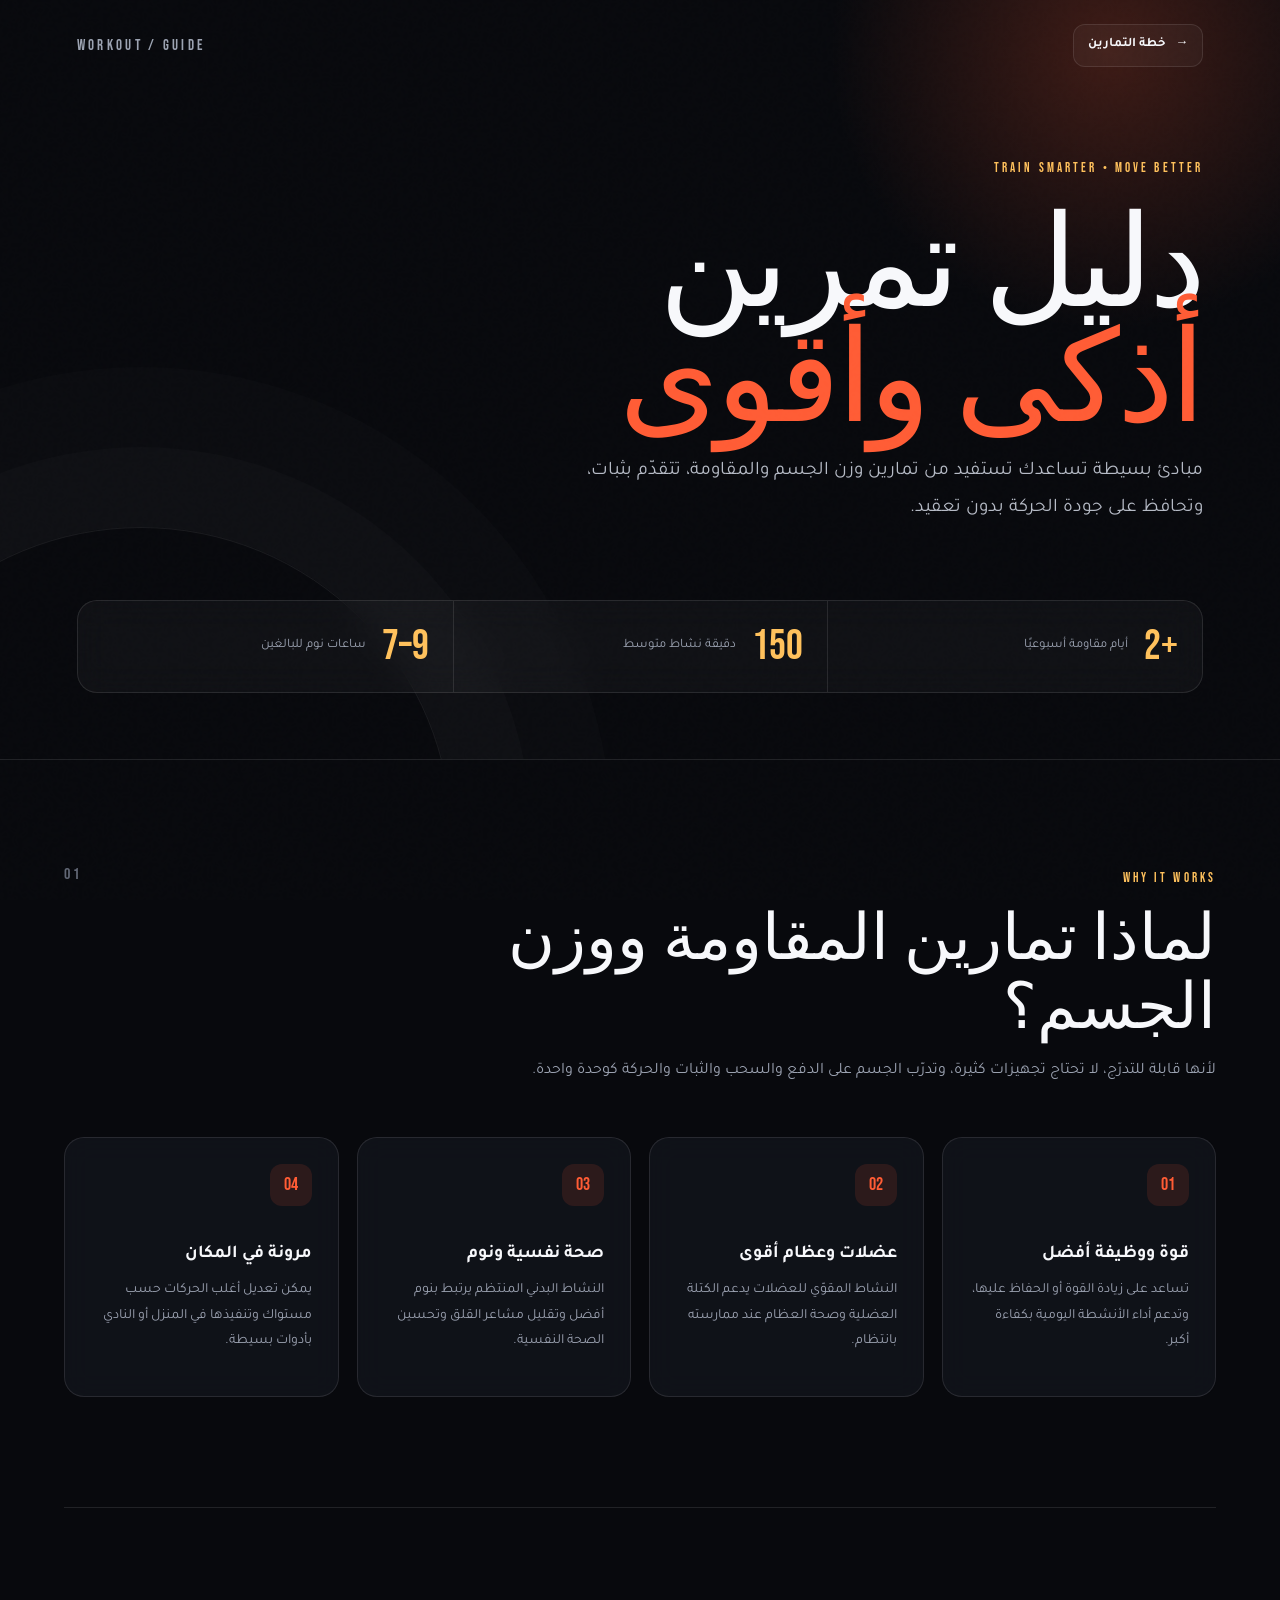
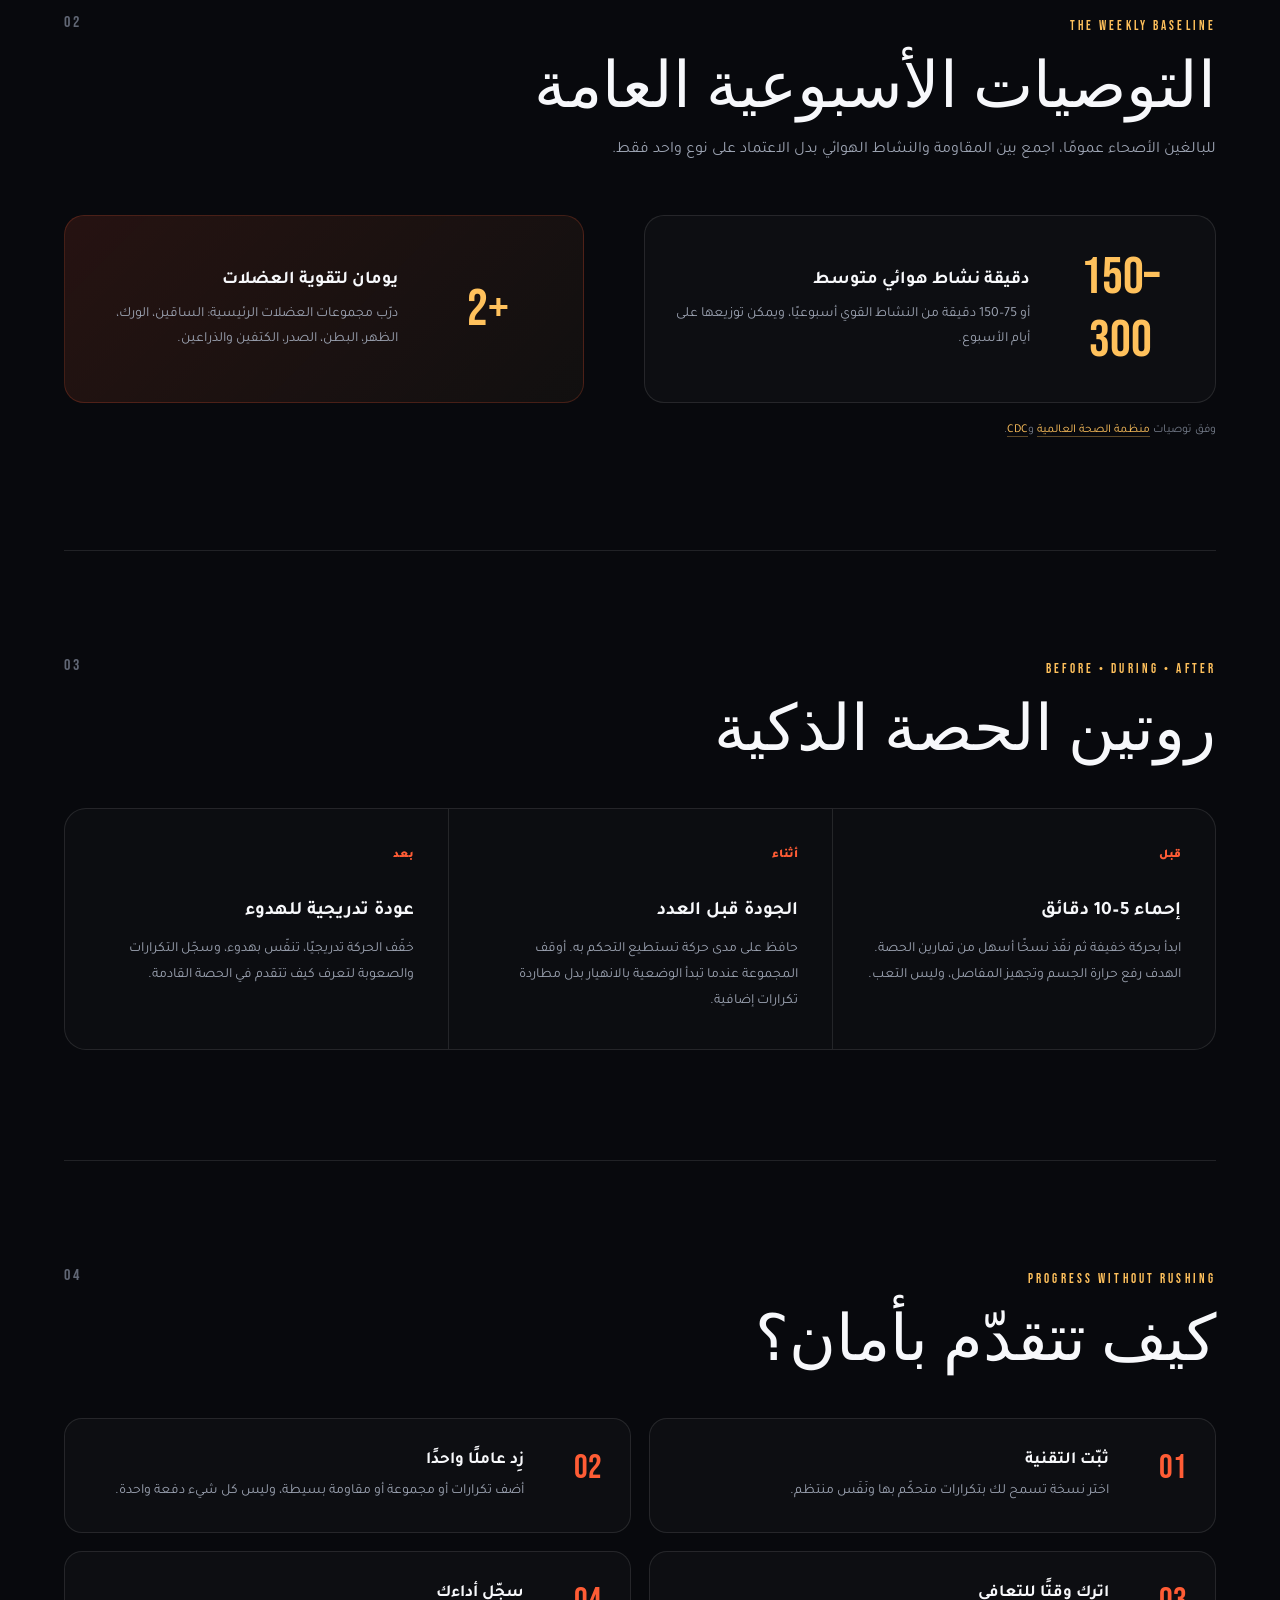
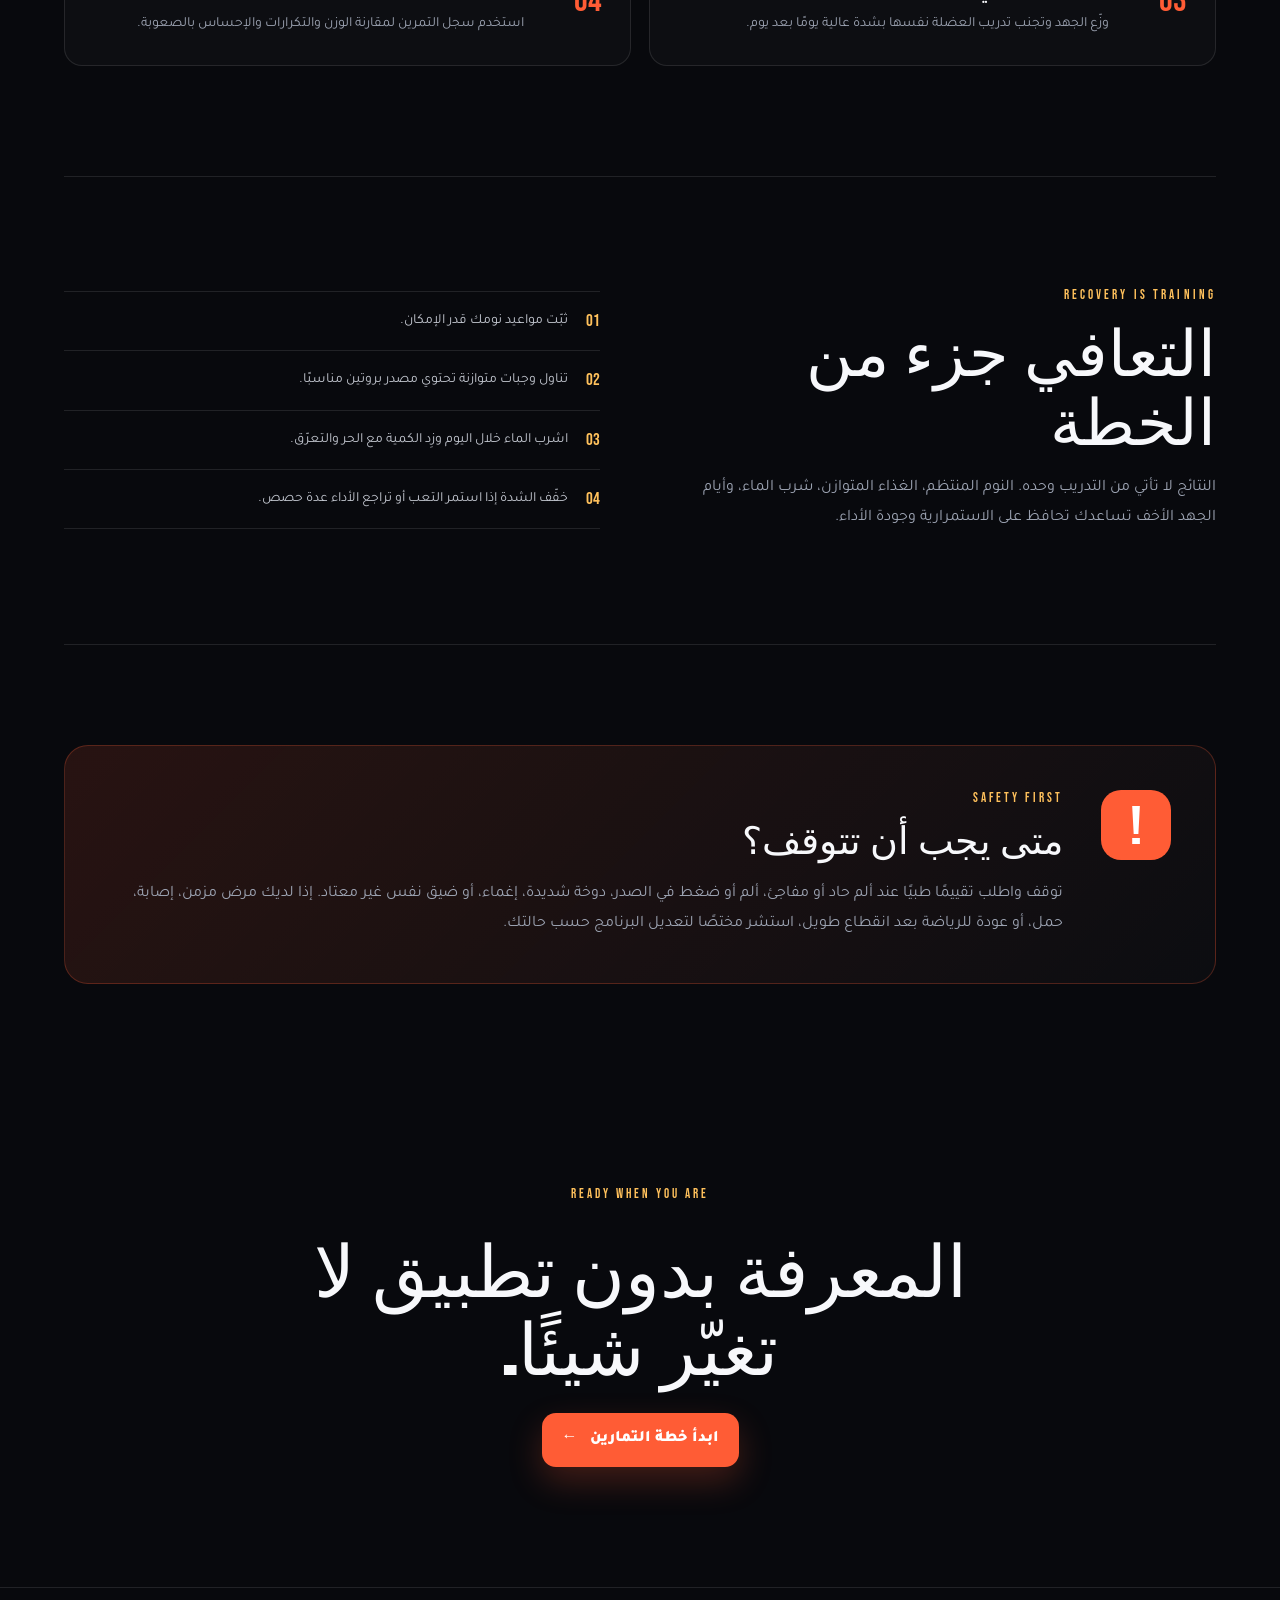
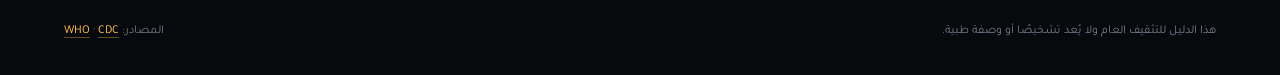
==== guide.html @ 7f6702b8 "Add workout guide and refresh design" ====
<!DOCTYPE html>
<html lang="ar" dir="rtl">
<head>
  <meta charset="UTF-8" />
  <meta name="viewport" content="width=device-width, initial-scale=1.0" />
  <meta name="description" content="دليل عملي لتمارين وزن الجسم والمقاومة: الفوائد، التدرج، التعافي، والسلامة." />
  <title>دليل التمرين — Workout Plan</title>
  <link rel="preconnect" href="https://fonts.googleapis.com">
  <link rel="preconnect" href="https://fonts.gstatic.com" crossorigin>
  <link href="https://fonts.googleapis.com/css2?family=Tajawal:wght@400;500;700;900&amp;family=Reem+Kufi:wght@400;500;600;700&amp;family=Bebas+Neue&amp;family=Anton&amp;display=swap" rel="stylesheet">
  <link rel="stylesheet" href="style.css">
</head>
<body class="guide-page">
  <header class="guide-hero">
    <nav class="guide-topbar" aria-label="التنقل الرئيسي">
      <a class="back-link" href="index.html"><span aria-hidden="true">→</span> خطة التمارين</a>
      <span class="guide-brand">WORKOUT / GUIDE</span>
    </nav>

    <div class="guide-hero-content">
      <span class="guide-kicker">TRAIN SMARTER • MOVE BETTER</span>
      <h1>دليل تمرين<br><span>أذكى وأقوى</span></h1>
      <p>مبادئ بسيطة تساعدك تستفيد من تمارين وزن الجسم والمقاومة، تتقدّم بثبات، وتحافظ على جودة الحركة بدون تعقيد.</p>
    </div>

    <div class="guide-summary" aria-label="ملخص التوصيات">
      <div><strong>2+</strong><span>أيام مقاومة أسبوعيًا</span></div>
      <div><strong>150</strong><span>دقيقة نشاط متوسط</span></div>
      <div><strong>7–9</strong><span>ساعات نوم للبالغين</span></div>
    </div>
  </header>

  <main class="guide-main">
    <section class="guide-section intro-section">
      <div class="section-index">01</div>
      <div class="section-copy">
        <span class="section-kicker">WHY IT WORKS</span>
        <h2>لماذا تمارين المقاومة ووزن الجسم؟</h2>
        <p class="section-lead">لأنها قابلة للتدرّج، لا تحتاج تجهيزات كثيرة، وتدرّب الجسم على الدفع والسحب والثبات والحركة كوحدة واحدة.</p>
      </div>
      <div class="benefit-grid">
        <article class="info-card"><span class="info-icon">01</span><h3>قوة ووظيفة أفضل</h3><p>تساعد على زيادة القوة أو الحفاظ عليها، وتدعم أداء الأنشطة اليومية بكفاءة أكبر.</p></article>
        <article class="info-card"><span class="info-icon">02</span><h3>عضلات وعظام أقوى</h3><p>النشاط المقوّي للعضلات يدعم الكتلة العضلية وصحة العظام عند ممارسته بانتظام.</p></article>
        <article class="info-card"><span class="info-icon">03</span><h3>صحة نفسية ونوم</h3><p>النشاط البدني المنتظم يرتبط بنوم أفضل وتقليل مشاعر القلق وتحسين الصحة النفسية.</p></article>
        <article class="info-card"><span class="info-icon">04</span><h3>مرونة في المكان</h3><p>يمكن تعديل أغلب الحركات حسب مستواك وتنفيذها في المنزل أو النادي بأدوات بسيطة.</p></article>
      </div>
    </section>

    <section class="guide-section split-section">
      <div class="section-index">02</div>
      <div class="section-copy">
        <span class="section-kicker">THE WEEKLY BASELINE</span>
        <h2>التوصيات الأسبوعية العامة</h2>
        <p class="section-lead">للبالغين الأصحاء عمومًا، اجمع بين المقاومة والنشاط الهوائي بدل الاعتماد على نوع واحد فقط.</p>
      </div>
      <div class="recommendation-panel">
        <div class="recommendation-number">150–300</div>
        <div><h3>دقيقة نشاط هوائي متوسط</h3><p>أو 75–150 دقيقة من النشاط القوي أسبوعيًا، ويمكن توزيعها على أيام الأسبوع.</p></div>
      </div>
      <div class="recommendation-panel accent-panel">
        <div class="recommendation-number">2+</div>
        <div><h3>يومان لتقوية العضلات</h3><p>درّب مجموعات العضلات الرئيسية: الساقين، الورك، الظهر، البطن، الصدر، الكتفين والذراعين.</p></div>
      </div>
      <p class="source-note">وفق توصيات <a href="https://www.who.int/news-room/fact-sheets/detail/physical-activity" target="_blank" rel="noopener">منظمة الصحة العالمية</a> و<a href="https://www.cdc.gov/physical-activity-basics/guidelines/adults.html" target="_blank" rel="noopener">CDC</a>.</p>
    </section>

    <section class="guide-section">
      <div class="section-index">03</div>
      <div class="section-copy">
        <span class="section-kicker">BEFORE • DURING • AFTER</span>
        <h2>روتين الحصة الذكية</h2>
      </div>
      <div class="timeline">
        <article><span>قبل</span><h3>إحماء 5–10 دقائق</h3><p>ابدأ بحركة خفيفة ثم نفّذ نسخًا أسهل من تمارين الحصة. الهدف رفع حرارة الجسم وتجهيز المفاصل، وليس التعب.</p></article>
        <article><span>أثناء</span><h3>الجودة قبل العدد</h3><p>حافظ على مدى حركة تستطيع التحكم به. أوقف المجموعة عندما تبدأ الوضعية بالانهيار بدل مطاردة تكرارات إضافية.</p></article>
        <article><span>بعد</span><h3>عودة تدريجية للهدوء</h3><p>خفّف الحركة تدريجيًا، تنفّس بهدوء، وسجّل التكرارات والصعوبة لتعرف كيف تتقدم في الحصة القادمة.</p></article>
      </div>
    </section>

    <section class="guide-section">
      <div class="section-index">04</div>
      <div class="section-copy">
        <span class="section-kicker">PROGRESS WITHOUT RUSHING</span>
        <h2>كيف تتقدّم بأمان؟</h2>
      </div>
      <div class="progression-grid">
        <article><strong>01</strong><h3>ثبّت التقنية</h3><p>اختر نسخة تسمح لك بتكرارات متحكّم بها ونَفَس منتظم.</p></article>
        <article><strong>02</strong><h3>زِد عاملًا واحدًا</h3><p>أضف تكرارات أو مجموعة أو مقاومة بسيطة، وليس كل شيء دفعة واحدة.</p></article>
        <article><strong>03</strong><h3>اترك وقتًا للتعافي</h3><p>وزّع الجهد وتجنب تدريب العضلة نفسها بشدة عالية يومًا بعد يوم.</p></article>
        <article><strong>04</strong><h3>سجّل أداءك</h3><p>استخدم سجل التمرين لمقارنة الوزن والتكرارات والإحساس بالصعوبة.</p></article>
      </div>
    </section>

    <section class="guide-section recovery-section">
      <div class="recovery-copy">
        <span class="section-kicker">RECOVERY IS TRAINING</span>
        <h2>التعافي جزء من الخطة</h2>
        <p>النتائج لا تأتي من التدريب وحده. النوم المنتظم، الغذاء المتوازن، شرب الماء، وأيام الجهد الأخف تساعدك تحافظ على الاستمرارية وجودة الأداء.</p>
      </div>
      <ul class="recovery-list">
        <li><span>01</span> ثبّت مواعيد نومك قدر الإمكان.</li>
        <li><span>02</span> تناول وجبات متوازنة تحتوي مصدر بروتين مناسبًا.</li>
        <li><span>03</span> اشرب الماء خلال اليوم وزِد الكمية مع الحر والتعرّق.</li>
        <li><span>04</span> خفّف الشدة إذا استمر التعب أو تراجع الأداء عدة حصص.</li>
      </ul>
    </section>

    <section class="safety-callout">
      <div class="safety-mark">!</div>
      <div>
        <span class="section-kicker">SAFETY FIRST</span>
        <h2>متى يجب أن تتوقف؟</h2>
        <p>توقف واطلب تقييمًا طبيًا عند ألم حاد أو مفاجئ، ألم أو ضغط في الصدر، دوخة شديدة، إغماء، أو ضيق نفس غير معتاد. إذا لديك مرض مزمن، إصابة، حمل، أو عودة للرياضة بعد انقطاع طويل، استشر مختصًا لتعديل البرنامج حسب حالتك.</p>
      </div>
    </section>

    <section class="guide-cta">
      <span>READY WHEN YOU ARE</span>
      <h2>المعرفة بدون تطبيق لا تغيّر شيئًا.</h2>
      <a href="index.html">ابدأ خطة التمارين <span aria-hidden="true">←</span></a>
    </section>
  </main>

  <footer class="guide-footer">
    <p>هذا الدليل للتثقيف العام ولا يُعد تشخيصًا أو وصفة طبية.</p>
    <p>المصادر: <a href="https://www.who.int/news-room/fact-sheets/detail/physical-activity" target="_blank" rel="noopener">WHO</a> · <a href="https://www.cdc.gov/physical-activity-basics/health-benefits/adults.html" target="_blank" rel="noopener">CDC</a></p>
  </footer>
</body>
</html>
---- style.css ----
:root{
  --bg:#07080c;
  --bg-2:#0e1118;
  --ink:#f7f8fb;
  --ink-dim:#9ca3b2;
  --accent:#ff5c35;
  --accent-2:#ffc15c;
  --line:rgba(255,255,255,.1);
  --card:rgba(18,21,29,.78);
  --card-strong:#12151d;
  --shadow:0 24px 70px rgba(0,0,0,.32);
  --radius:22px;
}
*{box-sizing:border-box;margin:0;padding:0}
html{scroll-behavior:smooth;scroll-padding-top:82px}
html,body{background:var(--bg);color:var(--ink);font-family:'Tajawal',sans-serif;overflow-x:hidden}
body{
  background-image:
    radial-gradient(circle at 82% 4%, rgba(255,92,53,.18), transparent 28%),
    radial-gradient(circle at 8% 36%, rgba(81,104,255,.1), transparent 24%),
    linear-gradient(180deg,#08090d 0%,#0b0d13 48%,#07080c 100%);
  min-height:100vh;
  line-height:1.6;
}
body::before{
  content:"";position:fixed;inset:0;
  background-image:url("data:image/svg+xml,%3Csvg viewBox='0 0 200 200' xmlns='http://www.w3.org/2000/svg'%3E%3Cfilter id='n'%3E%3CfeTurbulence type='fractalNoise' baseFrequency='0.9'/%3E%3C/filter%3E%3Crect width='100%25' height='100%25' filter='url(%23n)' opacity='0.5'/%3E%3C/svg%3E");
  opacity:.025;pointer-events:none;z-index:1;mix-blend-mode:overlay;
}

.hero{position:relative;padding:clamp(72px,9vw,132px) 6vw 78px;border-bottom:1px solid var(--line);overflow:hidden;isolation:isolate}
.hero::after{content:"";position:absolute;width:420px;height:420px;left:-120px;top:-180px;border:1px solid rgba(255,255,255,.07);border-radius:50%;box-shadow:0 0 0 70px rgba(255,255,255,.018),0 0 0 140px rgba(255,255,255,.012);z-index:-1}
.hero-grid{display:grid;grid-template-columns:minmax(0,1fr) auto;gap:64px;align-items:end;max-width:1500px;margin:auto}
.badge{
  display:inline-flex;align-items:center;gap:10px;
  padding:9px 16px;border:1px solid rgba(255,255,255,.12);border-radius:100px;
  font-size:12px;color:#c8ccd5;margin-bottom:34px;background:rgba(255,255,255,.045);backdrop-filter:blur(12px);
}
.badge-dot{width:8px;height:8px;background:var(--accent);border-radius:50%;animation:pulse 2s ease-in-out infinite}
@keyframes pulse{0%,100%{opacity:1;transform:scale(1)}50%{opacity:.5;transform:scale(1.4)}}

h1.title{
  font-family:'Anton',sans-serif;font-size:clamp(62px,10.5vw,158px);
  font-weight:400;line-height:.86;letter-spacing:-.025em;text-transform:uppercase;
  text-wrap:balance;text-shadow:0 12px 45px rgba(0,0,0,.32);
}
h1 .accent{color:var(--accent);font-style:italic;display:inline-block;filter:drop-shadow(0 10px 28px rgba(255,92,53,.28))}
.subtitle{margin-top:30px;font-size:clamp(15px,1.5vw,18px);color:#b0b5c0;max-width:610px;line-height:1.9}
.stats{display:flex;gap:0;flex-wrap:wrap;border:1px solid var(--line);padding:0;margin-top:36px;width:max-content;max-width:100%;border-radius:18px;background:rgba(255,255,255,.025);backdrop-filter:blur(14px);overflow:hidden}
.stats>div{padding:17px 28px;min-width:130px;border-left:1px solid var(--line)}
.stats>div:first-child{border-left:0}
.stat-num{font-family:'Bebas Neue',sans-serif;font-size:48px;color:var(--accent-2);line-height:1}
.stat-label{font-size:12px;color:var(--ink-dim);text-transform:uppercase;letter-spacing:.15em;margin-top:6px}
.hero-side{font-family:'Bebas Neue',sans-serif;writing-mode:vertical-rl;font-size:14px;letter-spacing:.3em;color:var(--ink-dim);align-self:start}

.nav-days{
  position:sticky;top:0;z-index:50;
  background:rgba(7,8,12,.72);backdrop-filter:blur(24px) saturate(150%);-webkit-backdrop-filter:blur(24px) saturate(150%);
  border-bottom:1px solid var(--line);padding:12px 5vw;
}
.nav-inner{display:flex;gap:8px;overflow-x:auto;scrollbar-width:none;max-width:1500px;margin:auto;padding:3px}
.nav-inner::-webkit-scrollbar{display:none}
.day-pill{
  flex-shrink:0;padding:10px 18px;border:1px solid transparent;border-radius:12px;
  color:var(--ink);text-decoration:none;font-size:13px;font-weight:500;
  transition:all .25s ease;display:flex;align-items:center;gap:8px;white-space:nowrap;
  font-family:'Bebas Neue',sans-serif;letter-spacing:.1em;
}
.day-pill:hover{background:rgba(255,255,255,.07);color:var(--ink);border-color:var(--line)}
.day-pill.is-active{background:var(--ink);color:var(--bg);border-color:var(--ink);box-shadow:0 8px 28px rgba(0,0,0,.24)}
.day-pill .pill-dot{width:10px;height:10px;border-radius:2px}

.day-section{padding:96px max(5vw,calc((100vw - 1500px)/2));border-bottom:1px solid var(--line);position:relative;scroll-margin-top:76px}
.day-section::before{content:"";position:absolute;inset:0;pointer-events:none;background:linear-gradient(135deg,rgba(255,255,255,.018),transparent 34%)}
.day-header{display:grid;grid-template-columns:auto 1fr auto;gap:34px;align-items:center;margin-bottom:54px}
.day-num{font-family:'Anton',sans-serif;font-size:clamp(80px,12vw,180px);line-height:.85;letter-spacing:-.02em}
.day-info h2{font-family:'Anton',sans-serif;font-size:clamp(28px,4.5vw,52px);font-weight:400;line-height:1;text-transform:uppercase;letter-spacing:-.005em}
.day-info .day-arabic{font-family:'Reem Kufi',sans-serif;font-size:clamp(15px,1.8vw,20px);color:var(--ink-dim);margin-top:8px;font-weight:500}
.day-tag{
  padding:8px 15px;border-radius:10px;font-size:12px;font-weight:700;
  background:var(--accent);color:var(--bg);text-transform:uppercase;letter-spacing:.1em;
  align-self:start;font-family:'Bebas Neue',sans-serif;
}

.day-1 .day-num{color:#ff4d2d}.day-1 .day-tag{background:#ff4d2d;color:var(--bg)}
.day-2 .day-num{color:#5ddb87}.day-2 .day-tag{background:#5ddb87;color:var(--bg)}
.day-3 .day-num{color:#4dabff}.day-3 .day-tag{background:#4dabff;color:var(--bg)}
.day-4 .day-num{color:#c084fc}.day-4 .day-tag{background:#c084fc;color:var(--bg)}
.day-5 .day-num{color:#ffb547}.day-5 .day-tag{background:#ffb547;color:var(--bg)}

.exercises{display:grid;grid-template-columns:repeat(auto-fill,minmax(320px,1fr));gap:24px}
.ex-card{
  background:var(--card);border:1px solid var(--line);border-radius:var(--radius);backdrop-filter:blur(18px);
  overflow:hidden;transition:transform .3s ease,border-color .3s ease,box-shadow .3s ease,opacity .35s ease;display:flex;flex-direction:column;
  box-shadow:0 14px 45px rgba(0,0,0,.16);
}
.ex-card:hover{transform:translateY(-7px);border-color:rgba(255,255,255,.2);box-shadow:var(--shadow)}
.reveal-ready .ex-card{opacity:0;transform:translateY(14px)}
.reveal-ready .ex-card.is-visible{opacity:1;transform:translateY(0)}
.reveal-ready .ex-card.is-visible:hover{transform:translateY(-7px)}

.ex-thumb{
  aspect-ratio:16/10;position:relative;
  background:linear-gradient(145deg,#1b202c,#0e1118);
  overflow:hidden;display:block;text-decoration:none;
}
.ex-thumb svg.figure{
  width:100%;height:100%;display:block;
}
.ex-thumb::before{
  content:"";position:absolute;inset:0;
  background:radial-gradient(circle at 30% 40%, rgba(255,77,45,.08), transparent 60%);
  pointer-events:none;
}
.ex-play{
  position:absolute;inset:0;
  background:linear-gradient(to top,rgba(0,0,0,.55),transparent 50%);
  display:flex;align-items:center;justify-content:center;opacity:0;transition:opacity .25s ease;
}
.ex-thumb:hover .ex-play{opacity:1}
.ex-play-circle{
  width:64px;height:64px;border-radius:50%;background:var(--accent);
  display:flex;align-items:center;justify-content:center;
  box-shadow:0 8px 30px rgba(255,77,45,.5);
}
.ex-play-circle svg{width:24px;height:24px;fill:white;margin-right:-3px}
.video-badge{
  position:absolute;top:12px;left:12px;
  background:rgba(0,0,0,.75);backdrop-filter:blur(8px);
  color:white;font-size:10px;letter-spacing:.15em;
  padding:5px 10px;border-radius:6px;font-family:'Bebas Neue',sans-serif;
  display:flex;align-items:center;gap:5px;z-index:2;
}
.video-badge::before{content:"▶";font-size:8px;color:var(--accent)}
.muscle-tag{
  position:absolute;bottom:12px;right:12px;z-index:2;
  background:rgba(255,255,255,.08);backdrop-filter:blur(10px);
  border:1px solid rgba(255,255,255,.1);
  color:white;font-size:10px;letter-spacing:.1em;
  padding:5px 10px;border-radius:6px;font-family:'Bebas Neue',sans-serif;
}

.ex-meta{padding:22px 22px 24px;flex:1;display:flex;flex-direction:column}
.ex-name-en{
  font-family:'Anton',sans-serif;font-size:24px;font-weight:400;
  line-height:1.1;text-transform:uppercase;letter-spacing:.005em;
  direction:ltr;text-align:right;
}
.ex-name-ar{font-family:'Reem Kufi',sans-serif;font-size:13px;color:var(--ink-dim);margin-top:4px;font-weight:500}
.ex-reps{
  margin-top:14px;padding:10px 14px;
  background:rgba(255,193,92,.08);border:1px solid rgba(255,193,92,.12);border-radius:10px;
  font-family:'Bebas Neue',sans-serif;font-size:22px;letter-spacing:.05em;
  color:var(--accent-2);display:inline-flex;align-items:center;gap:8px;align-self:flex-start;
}
.ex-reps::before{content:"";width:6px;height:6px;background:var(--accent-2);border-radius:50%}
.ex-benefit{
  margin-top:14px;font-size:12.5px;color:var(--ink-dim);line-height:1.6;
  border-top:1px dashed var(--line);padding-top:12px;
}
.ex-benefit strong{color:var(--ink);font-weight:700}

.complete-btn{
  width:100%;min-height:44px;margin-top:8px;padding:11px 14px;
  border:1px solid rgba(245,241,232,.14);border-radius:12px;
  background:rgba(255,255,255,.04);color:var(--ink);
  font-family:'Tajawal',sans-serif;font-size:14px;font-weight:700;
  display:flex;align-items:center;justify-content:center;gap:9px;
  cursor:pointer;transition:background .2s ease,border-color .2s ease,color .2s ease;
}
.complete-btn:hover{background:rgba(255,255,255,.09);border-color:rgba(245,241,232,.28)}
.complete-btn:focus-visible{outline:3px solid rgba(255,181,71,.35);outline-offset:2px}
.complete-btn svg{width:18px;height:18px;fill:none;stroke:currentColor;stroke-width:2.5;stroke-linecap:round;stroke-linejoin:round}
.rest-btn{
  width:100%;min-height:44px;margin-top:auto;padding:11px 14px;border:1px solid rgba(255,181,71,.28);
  border-radius:12px;background:rgba(255,181,71,.08);color:var(--accent-2);
  font:700 14px 'Tajawal',sans-serif;display:flex;align-items:center;justify-content:center;gap:9px;cursor:pointer;
}
.rest-btn:hover{background:rgba(255,181,71,.15);border-color:rgba(255,181,71,.5)}
.rest-btn:focus-visible{outline:3px solid rgba(255,181,71,.35);outline-offset:2px}
.rest-btn svg{width:18px;height:18px;fill:none;stroke:currentColor;stroke-width:2;stroke-linecap:round;stroke-linejoin:round}
.rest-note{
  margin:10px 0 12px;padding:10px 12px;border-right:3px solid var(--accent-2);border-radius:4px;
  background:rgba(255,181,71,.055);color:var(--ink-dim);font-size:12px;line-height:1.65;
}
.rest-note strong{color:var(--accent-2)}
.details-btn{
  width:100%;min-height:42px;margin:0 0 8px;padding:10px 14px;border:1px solid rgba(245,241,232,.13);
  border-radius:12px;background:transparent;color:var(--ink);font:700 13px 'Tajawal',sans-serif;
  display:flex;align-items:center;justify-content:center;gap:8px;cursor:pointer;
}
.details-btn:hover{background:rgba(255,255,255,.06)}
.details-btn svg{width:17px;height:17px;fill:none;stroke:currentColor;stroke-width:2;stroke-linecap:round;stroke-linejoin:round}
.ex-card.is-complete{border-color:rgba(93,219,135,.5);background:rgba(93,219,135,.055)}
.ex-card.is-complete .ex-thumb{filter:saturate(.72)}
.ex-card.is-complete .complete-btn{background:#5ddb87;border-color:#5ddb87;color:#0d0d0f}
.day-progress{margin-top:14px;max-width:240px}
.day-progress-copy{display:flex;align-items:center;justify-content:space-between;gap:12px;color:var(--ink-dim);font-size:12px;font-weight:700}
.day-progress-copy strong{color:var(--ink);font-family:'Bebas Neue',sans-serif;font-size:16px;letter-spacing:.06em}
.day-progress-track{height:5px;margin-top:7px;background:rgba(255,255,255,.08);border-radius:3px;overflow:hidden}
.day-progress-fill{display:block;width:0;height:100%;background:linear-gradient(90deg,#39d98a,#78f0b5);border-radius:inherit;transition:width .3s ease;box-shadow:0 0 14px rgba(93,219,135,.45)}

.rest-timer{
  position:fixed;left:50%;bottom:20px;z-index:100;
  width:min(430px,calc(100vw - 24px));padding:18px;
  background:rgba(18,21,29,.94);border:1px solid rgba(245,241,232,.16);border-radius:20px;
  box-shadow:0 20px 55px rgba(0,0,0,.55);backdrop-filter:blur(18px);
  transform:translate(-50%,calc(100% + 40px));opacity:0;visibility:hidden;
  transition:transform .3s ease,opacity .3s ease,visibility .3s ease;
}
.rest-timer.is-open{transform:translate(-50%,0);opacity:1;visibility:visible}
.rest-timer-head{display:flex;align-items:center;justify-content:space-between;gap:16px}
.rest-timer-label{color:var(--ink-dim);font-size:12px;font-weight:700}
.rest-timer-time{font-family:'Bebas Neue',sans-serif;font-size:48px;line-height:1;color:var(--accent-2);direction:ltr}
.rest-timer-close{
  width:38px;height:38px;border:0;border-radius:50%;background:rgba(255,255,255,.06);color:var(--ink);
  font-size:24px;line-height:1;cursor:pointer;
}
.rest-timer-track{height:5px;margin:14px 0;background:rgba(255,255,255,.08);border-radius:3px;overflow:hidden}
.rest-timer-fill{display:block;width:100%;height:100%;background:var(--accent-2);transition:width 1s linear}
.rest-timer-presets{display:grid;grid-template-columns:repeat(3,1fr);gap:8px}
.timer-preset,.timer-toggle{
  min-height:40px;border:1px solid rgba(245,241,232,.13);border-radius:8px;
  background:rgba(255,255,255,.04);color:var(--ink);font:700 13px 'Tajawal',sans-serif;cursor:pointer;
}
.timer-preset.is-active{background:var(--accent-2);border-color:var(--accent-2);color:#0d0d0f}
.timer-toggle{width:100%;margin-top:8px}
.timer-toggle:hover,.rest-timer-close:hover{background:rgba(255,255,255,.11)}
.rest-timer.is-finished .rest-timer-time{color:#5ddb87}
.rest-timer.is-finished .rest-timer-fill{background:#5ddb87}

.exercise-dialog{
  position:fixed;inset:0;z-index:120;display:grid;place-items:center;padding:18px;
  background:rgba(0,0,0,.72);opacity:0;visibility:hidden;transition:opacity .2s ease,visibility .2s ease;
}
.exercise-dialog.is-open{opacity:1;visibility:visible}
.exercise-dialog-panel{
  width:min(620px,100%);max-height:min(760px,calc(100vh - 36px));overflow-y:auto;
  background:rgba(18,21,29,.96);border:1px solid rgba(245,241,232,.16);border-radius:24px;padding:26px;
  box-shadow:0 25px 70px rgba(0,0,0,.6);transform:translateY(16px);transition:transform .2s ease;
}
.exercise-dialog.is-open .exercise-dialog-panel{transform:translateY(0)}
.dialog-head{display:flex;align-items:flex-start;justify-content:space-between;gap:18px;margin-bottom:20px}
.dialog-eyebrow{color:var(--accent-2);font-size:11px;font-weight:700}
.dialog-title{font-family:'Anton',sans-serif;font-size:28px;font-weight:400;line-height:1.15;text-transform:uppercase;direction:ltr;text-align:right}
.dialog-close{width:38px;height:38px;flex:0 0 auto;border:0;border-radius:50%;background:rgba(255,255,255,.06);color:var(--ink);font-size:24px;cursor:pointer}
.dialog-section{padding:16px 0;border-top:1px solid var(--line)}
.dialog-section h4{font-size:14px;margin-bottom:9px;color:var(--ink)}
.dialog-instructions{color:var(--ink-dim);font-size:14px;line-height:1.8}
.dialog-form-grid{display:grid;grid-template-columns:150px 1fr;gap:14px;align-items:start}
.field-label{display:block;margin-bottom:7px;color:var(--ink-dim);font-size:12px;font-weight:700}
.dialog-input,.dialog-notes{
  width:100%;border:1px solid rgba(245,241,232,.14);border-radius:8px;background:rgba(255,255,255,.04);
  color:var(--ink);font:500 14px 'Tajawal',sans-serif;outline:none;
}
.dialog-input{height:44px;padding:0 12px;direction:ltr;text-align:right}
.dialog-notes{min-height:110px;padding:11px 12px;resize:vertical}
.dialog-input:focus,.dialog-notes:focus{border-color:var(--accent-2);box-shadow:0 0 0 3px rgba(255,181,71,.12)}
.save-state{min-height:20px;margin-top:10px;color:#5ddb87;font-size:12px;font-weight:700}

.sub-header{
  display:flex;align-items:center;gap:14px;margin:50px 0 24px;
  font-family:'Anton',sans-serif;font-size:26px;font-weight:400;
  text-transform:uppercase;letter-spacing:.01em;
}
.sub-header .icon{
  width:42px;height:42px;border-radius:12px;
  display:flex;align-items:center;justify-content:center;
  font-size:20px;background:rgba(255,77,45,.12);
}
.sub-line{flex:1;height:1px;background:var(--line)}
.sub-ar{font-family:'Reem Kufi',sans-serif;font-size:14px;color:var(--ink-dim);font-weight:500}

.cardio-box{
  background:linear-gradient(135deg,rgba(255,77,45,0.08),rgba(255,181,71,0.04));
  border:1px solid var(--line);border-radius:var(--radius);padding:26px 30px;
  display:flex;align-items:center;justify-content:space-between;gap:20px;flex-wrap:wrap;
  box-shadow:0 18px 48px rgba(0,0,0,.15);backdrop-filter:blur(16px);
}
.cardio-text{flex:1;min-width:240px}
.cardio-text h4{font-family:'Anton',sans-serif;font-size:22px;margin-bottom:4px;text-transform:uppercase;letter-spacing:.01em;font-weight:400}
.cardio-text .cardio-ar{color:var(--ink-dim);font-size:13px;font-family:'Reem Kufi',sans-serif;margin-bottom:8px}
.cardio-text p{color:var(--ink-dim);font-size:14px}
.cardio-time{font-family:'Bebas Neue',sans-serif;font-size:54px;color:var(--accent);line-height:1}

.circuit-box{
  background:linear-gradient(135deg,rgba(255,181,71,.15),rgba(255,77,45,.08));
  border:1px solid var(--line);border-radius:var(--radius);padding:22px 28px;margin-bottom:30px;
  display:flex;gap:20px;align-items:center;flex-wrap:wrap;
  box-shadow:0 18px 48px rgba(0,0,0,.14);backdrop-filter:blur(16px);
}

footer{padding:60px 5vw 40px;text-align:center;color:var(--ink-dim);font-size:13px}
footer .quote{font-family:'Anton',sans-serif;font-size:32px;color:var(--ink);margin-bottom:12px;font-weight:400;text-transform:uppercase;letter-spacing:.01em}
footer .quote-ar{font-family:'Reem Kufi',sans-serif;font-size:16px;color:var(--ink-dim);margin-bottom:20px}
footer .accent-text{color:var(--accent)}
footer .rest-source{max-width:760px;margin:18px auto 0;line-height:1.7}
footer .rest-source a{color:var(--accent-2);text-decoration:none;border-bottom:1px solid rgba(255,181,71,.35)}

/* SVG Figure Animation */
.figure .body{transform-origin:center;animation:breathe 3s ease-in-out infinite}
@keyframes breathe{0%,100%{transform:scale(1)}50%{transform:scale(1.02)}}
.figure .ground{stroke:rgba(255,255,255,0.1)}

/* Guide page */
.hero-actions{margin-top:22px}
.guide-link{
  display:inline-flex;align-items:center;gap:14px;padding:12px 12px 12px 18px;
  border:1px solid rgba(255,255,255,.13);border-radius:14px;background:rgba(255,255,255,.04);
  color:var(--ink);text-decoration:none;font-size:13px;font-weight:700;transition:.25s ease;
}
.guide-link:hover{transform:translateY(-2px);background:rgba(255,255,255,.09);border-color:rgba(255,255,255,.24)}
.guide-link-arrow{display:grid;place-items:center;width:32px;height:32px;border-radius:9px;background:var(--accent);color:#fff;font-size:17px}

.guide-page{background:#08090d}
.guide-hero{min-height:760px;padding:24px 6vw 66px;display:flex;flex-direction:column;position:relative;overflow:hidden;border-bottom:1px solid var(--line);isolation:isolate}
.guide-hero::before{content:"";position:absolute;width:600px;height:600px;top:-250px;right:-130px;border-radius:50%;background:radial-gradient(circle,rgba(255,92,53,.22),transparent 66%);z-index:-1}
.guide-hero::after{content:"";position:absolute;width:620px;height:620px;bottom:-390px;left:-170px;border-radius:50%;border:1px solid rgba(255,255,255,.07);box-shadow:0 0 0 80px rgba(255,255,255,.014),0 0 0 160px rgba(255,255,255,.01);z-index:-1}
.guide-topbar{display:flex;align-items:center;justify-content:space-between;gap:20px;max-width:1450px;width:100%;margin:0 auto}
.back-link{display:inline-flex;align-items:center;gap:9px;color:var(--ink);text-decoration:none;font-size:13px;font-weight:700;padding:10px 14px;border:1px solid var(--line);border-radius:12px;background:rgba(255,255,255,.035)}
.back-link:hover{background:rgba(255,255,255,.08)}
.guide-brand{font:400 15px 'Bebas Neue',sans-serif;letter-spacing:.22em;color:var(--ink-dim);direction:ltr}
.guide-hero-content{width:min(100%,1450px);margin:auto;padding:90px 0 70px}
.guide-kicker,.section-kicker{display:block;color:var(--accent-2);font:400 13px 'Bebas Neue',sans-serif;letter-spacing:.24em;direction:ltr;text-align:right}
.guide-hero h1{font-family:'Anton',sans-serif;font-size:clamp(62px,10vw,144px);font-weight:400;line-height:.9;letter-spacing:-.025em;margin-top:18px;text-transform:uppercase}
.guide-hero h1 span{color:var(--accent)}
.guide-hero-content>p{max-width:660px;margin-top:30px;color:#b6bbc6;font-size:clamp(16px,1.5vw,20px);line-height:1.9}
.guide-summary{width:min(100%,1450px);margin:0 auto;display:grid;grid-template-columns:repeat(3,1fr);border:1px solid var(--line);border-radius:20px;background:rgba(255,255,255,.035);backdrop-filter:blur(16px);overflow:hidden}
.guide-summary>div{display:flex;align-items:center;gap:16px;padding:20px 24px;border-left:1px solid var(--line)}
.guide-summary>div:last-child{border-left:0}
.guide-summary strong{font:400 42px 'Bebas Neue',sans-serif;color:var(--accent-2);direction:ltr}
.guide-summary span{font-size:13px;color:var(--ink-dim)}

.guide-main{max-width:1450px;margin:auto;padding:0 5vw}
.guide-section{padding:110px 0;border-bottom:1px solid var(--line);position:relative}
.section-index{position:absolute;left:0;top:105px;font:400 16px 'Bebas Neue',sans-serif;letter-spacing:.16em;color:#606674;direction:ltr}
.section-copy{max-width:760px;margin-bottom:50px}
.section-copy h2,.recovery-copy h2,.safety-callout h2{font:400 clamp(34px,5vw,64px) 'Anton',sans-serif;line-height:1.08;margin-top:12px}
.section-lead,.recovery-copy p,.safety-callout p{margin-top:20px;color:var(--ink-dim);font-size:16px;line-height:1.9}
.benefit-grid{display:grid;grid-template-columns:repeat(4,1fr);gap:18px}
.info-card{min-height:260px;padding:26px;border:1px solid var(--line);border-radius:20px;background:var(--card);backdrop-filter:blur(14px);transition:.25s ease}
.info-card:hover{transform:translateY(-5px);border-color:rgba(255,255,255,.2);box-shadow:var(--shadow)}
.info-icon{display:grid;place-items:center;width:42px;height:42px;border-radius:12px;background:rgba(255,92,53,.12);color:var(--accent);font:400 18px 'Bebas Neue',sans-serif}
.info-card h3{font-size:18px;margin-top:34px}
.info-card p{color:var(--ink-dim);font-size:14px;line-height:1.8;margin-top:10px}
.split-section{display:grid;grid-template-columns:1.1fr 1fr;column-gap:60px}
.split-section .section-index{grid-column:1/-1}
.split-section .section-copy{grid-column:1/-1}
.recommendation-panel{display:grid;grid-template-columns:130px 1fr;align-items:center;gap:25px;padding:30px;border:1px solid var(--line);border-radius:20px;background:rgba(255,255,255,.025)}
.accent-panel{background:linear-gradient(135deg,rgba(255,92,53,.12),rgba(255,193,92,.04));border-color:rgba(255,92,53,.2)}
.recommendation-number{font:400 52px 'Bebas Neue',sans-serif;color:var(--accent-2);direction:ltr;text-align:center}
.recommendation-panel h3{font-size:18px}
.recommendation-panel p{color:var(--ink-dim);font-size:14px;line-height:1.8;margin-top:7px}
.source-note{grid-column:1/-1;margin-top:18px;color:#747b89;font-size:12px}
.source-note a,.guide-footer a{color:var(--accent-2);text-decoration:none;border-bottom:1px solid rgba(255,193,92,.35)}
.timeline{display:grid;grid-template-columns:repeat(3,1fr);gap:0;border:1px solid var(--line);border-radius:22px;overflow:hidden;background:rgba(255,255,255,.02)}
.timeline article{padding:34px;border-left:1px solid var(--line)}
.timeline article:last-child{border-left:0}
.timeline article>span{color:var(--accent);font-size:12px;font-weight:900}
.timeline h3{font-size:19px;margin-top:28px}
.timeline p{color:var(--ink-dim);font-size:14px;line-height:1.85;margin-top:10px}
.progression-grid{display:grid;grid-template-columns:repeat(2,1fr);gap:18px}
.progression-grid article{display:grid;grid-template-columns:60px 1fr;column-gap:18px;padding:28px;border:1px solid var(--line);border-radius:18px;background:rgba(255,255,255,.025)}
.progression-grid strong{grid-row:1/3;font:400 34px 'Bebas Neue',sans-serif;color:var(--accent)}
.progression-grid h3{font-size:17px}
.progression-grid p{color:var(--ink-dim);font-size:14px;line-height:1.75;margin-top:5px}
.recovery-section{display:grid;grid-template-columns:1fr 1fr;gap:80px;align-items:center}
.recovery-list{list-style:none;border-top:1px solid var(--line)}
.recovery-list li{display:flex;align-items:center;gap:18px;padding:18px 0;border-bottom:1px solid var(--line);color:#c2c6cf;font-size:14px}
.recovery-list span{font:400 17px 'Bebas Neue',sans-serif;color:var(--accent-2);direction:ltr}
.safety-callout{margin:100px 0;padding:44px;display:grid;grid-template-columns:80px 1fr;gap:28px;border:1px solid rgba(255,92,53,.25);border-radius:24px;background:linear-gradient(135deg,rgba(255,92,53,.13),rgba(255,255,255,.02))}
.safety-mark{display:grid;place-items:center;width:70px;height:70px;border-radius:20px;background:var(--accent);color:#fff;font:400 44px 'Anton',sans-serif}
.safety-callout h2{font-size:38px}
.guide-cta{padding:100px 30px 120px;text-align:center}
.guide-cta>span{font:400 13px 'Bebas Neue',sans-serif;letter-spacing:.23em;color:var(--accent-2)}
.guide-cta h2{max-width:760px;margin:18px auto 30px;font:400 clamp(36px,6vw,72px) 'Anton',sans-serif;line-height:1.08}
.guide-cta a{display:inline-flex;align-items:center;gap:12px;padding:14px 20px;border-radius:14px;background:var(--accent);color:#fff;text-decoration:none;font-weight:900;box-shadow:0 14px 34px rgba(255,92,53,.24)}
.guide-footer{padding:34px 5vw;border-top:1px solid var(--line);display:flex;justify-content:space-between;gap:20px;color:#747b89;font-size:12px;max-width:none}

@media (max-width:640px){
  html{scroll-padding-top:12px}
  body{padding-bottom:76px}
  .hero{padding:42px 18px 34px}
  .hero-grid{grid-template-columns:1fr}
  .hero-side{display:none}
  h1.title{font-size:56px;line-height:.93}
  .badge{margin-bottom:20px;padding:6px 11px;font-size:11px}
  .subtitle{margin-top:18px;font-size:14px}
  .stats{gap:0;margin-top:24px;padding:0;width:100%;border-radius:15px}
  .stats>div{padding:14px 10px;min-width:0;flex:1;text-align:center}
  .stat-num{font-size:36px}
  .nav-days{
    position:fixed;top:auto;right:0;bottom:0;left:0;padding:8px 10px calc(8px + env(safe-area-inset-bottom));
    border-top:1px solid var(--line);border-bottom:0;background:rgba(13,13,15,.94);
  }
  .nav-inner{gap:7px;overflow:visible;direction:ltr}
  .day-pill{width:auto;min-width:0;flex:1;height:48px;padding:0;border-radius:8px;justify-content:center;font-size:0;direction:ltr}
  .day-pill::after{content:attr(data-short);font:400 16px 'Bebas Neue',sans-serif;letter-spacing:.08em}
  .day-pill .pill-dot{display:none}
  .day-section{padding:54px 16px;scroll-margin-top:0}
  .day-header{grid-template-columns:64px 1fr;gap:14px;margin-bottom:28px;align-items:start}
  .day-num{font-size:64px}
  .day-info h2{font-size:27px;line-height:1.05}
  .day-info .day-arabic{font-size:13px;line-height:1.55}
  .day-tag{grid-column:1/-1;margin-top:-4px;justify-self:start;border-radius:6px}
  .day-progress{max-width:none;margin-top:12px}
  .exercises{grid-template-columns:1fr}
  .ex-meta{padding:15px}
  .ex-name-en{font-size:21px}
  .ex-benefit{font-size:12px}
  .rest-note{padding:9px 10px}
  .sub-header{margin-top:36px;font-size:22px}
  .cardio-box,.circuit-box{border-radius:16px;padding:18px}
  .rest-timer{bottom:76px}
  .dialog-form-grid{grid-template-columns:1fr}
  .exercise-dialog{padding:10px}
  .exercise-dialog-panel{max-height:calc(100vh - 20px);padding:18px}
  .hero-actions{margin-top:16px}
  .guide-link{width:100%;justify-content:space-between}
  .guide-hero{min-height:auto;padding:18px 18px 30px}
  .guide-brand{font-size:12px}
  .guide-hero-content{padding:78px 0 56px}
  .guide-hero h1{font-size:58px}
  .guide-hero-content>p{font-size:15px;margin-top:22px}
  .guide-summary{grid-template-columns:1fr;border-radius:16px}
  .guide-summary>div{padding:12px 16px;border-left:0;border-bottom:1px solid var(--line)}
  .guide-summary>div:last-child{border-bottom:0}
  .guide-summary strong{font-size:34px;min-width:60px}
  .guide-main{padding:0 16px}
  .guide-section{padding:72px 0}
  .section-index{display:none}
  .section-copy{margin-bottom:32px}
  .section-copy h2,.recovery-copy h2{font-size:36px}
  .section-lead,.recovery-copy p{font-size:14px}
  .benefit-grid,.timeline,.progression-grid{grid-template-columns:1fr}
  .info-card{min-height:0;padding:22px}
  .info-card h3{margin-top:22px}
  .split-section{display:block}
  .recommendation-panel{grid-template-columns:82px 1fr;padding:20px;margin-top:14px;gap:14px}
  .recommendation-number{font-size:38px}
  .timeline{border-radius:16px}
  .timeline article{padding:24px;border-left:0;border-bottom:1px solid var(--line)}
  .timeline article:last-child{border-bottom:0}
  .progression-grid article{grid-template-columns:46px 1fr;padding:21px}
  .recovery-section{grid-template-columns:1fr;gap:34px}
  .safety-callout{margin:70px 0;padding:24px;grid-template-columns:1fr;gap:20px;border-radius:18px}
  .safety-mark{width:56px;height:56px;border-radius:15px;font-size:34px}
  .safety-callout h2{font-size:30px}
  .safety-callout p{font-size:14px}
  .guide-cta{padding:70px 8px 90px}
  .guide-footer{flex-direction:column;text-align:center;align-items:center}
}

@media (prefers-reduced-motion:reduce){
  html{scroll-behavior:auto}
  *,*::before,*::after{animation-duration:.01ms!important;animation-iteration-count:1!important;transition-duration:.01ms!important}
  .reveal-ready .ex-card{opacity:1;transform:none}
}
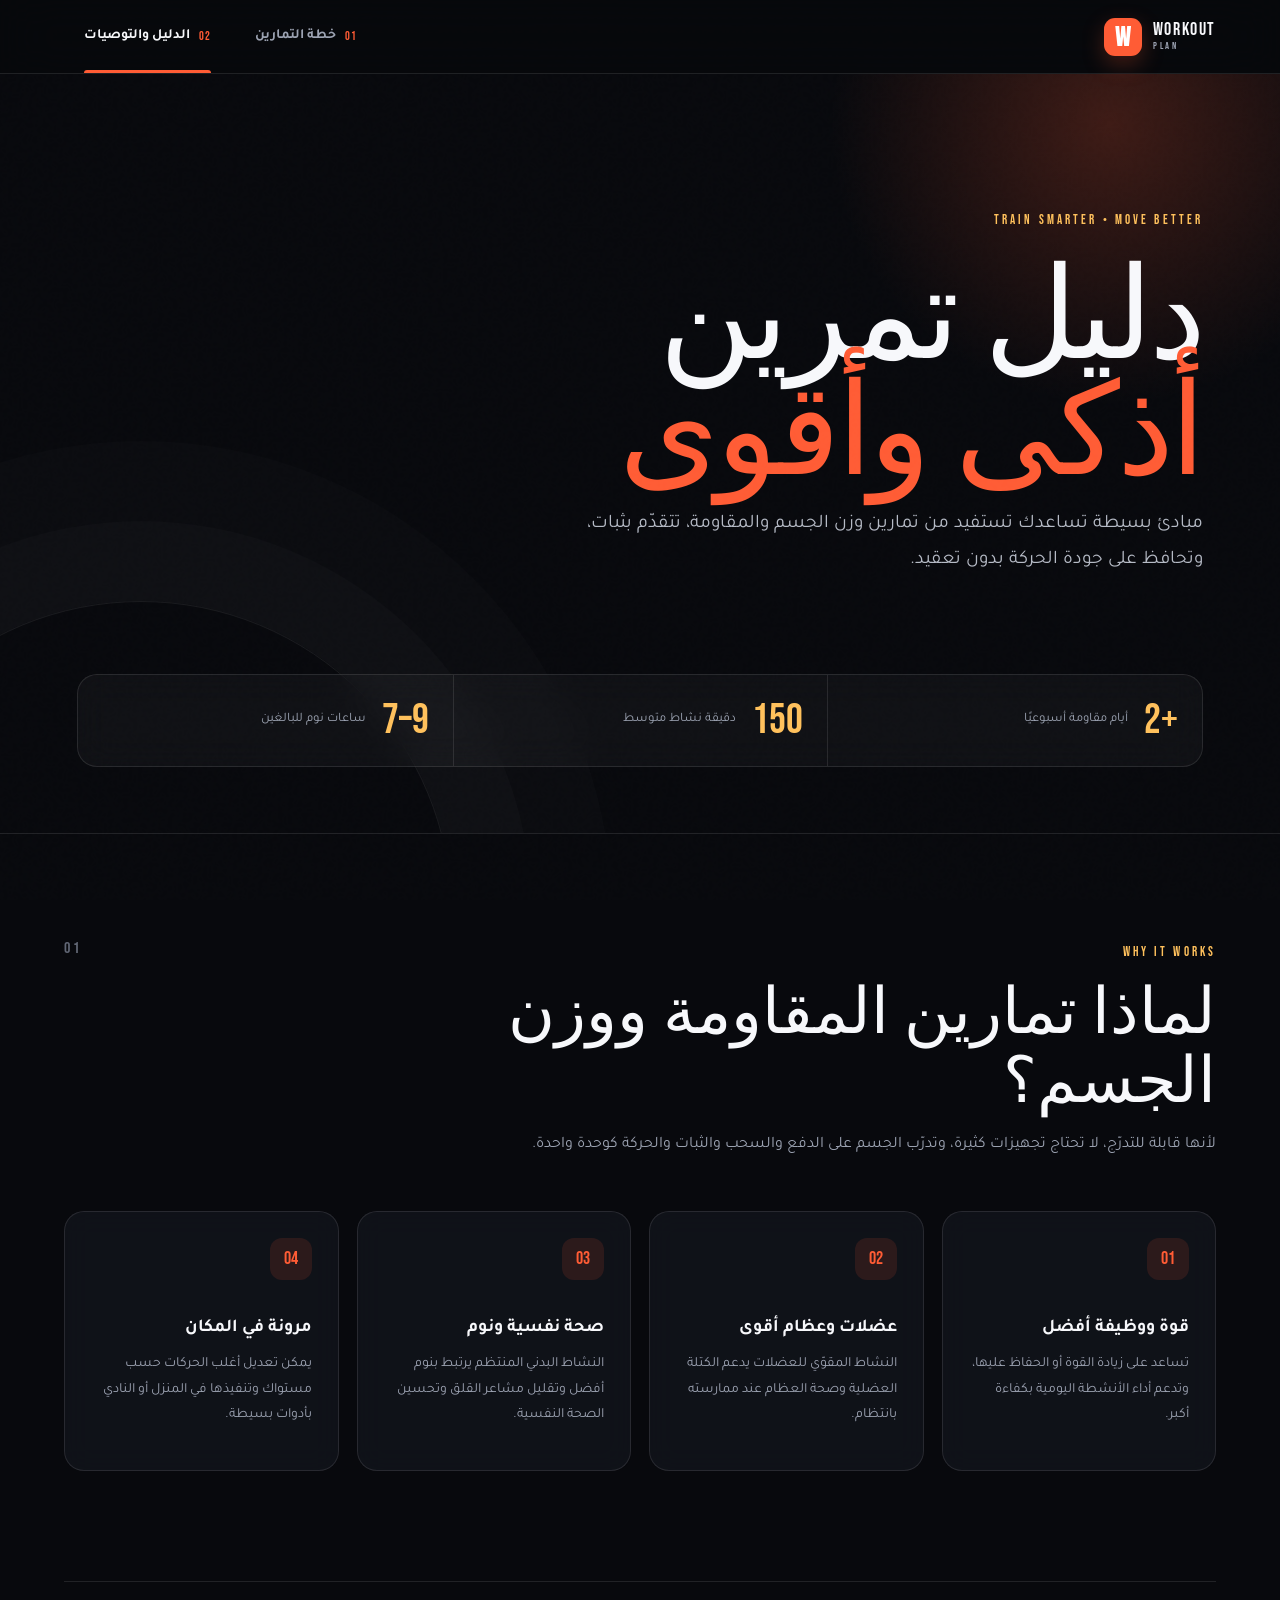
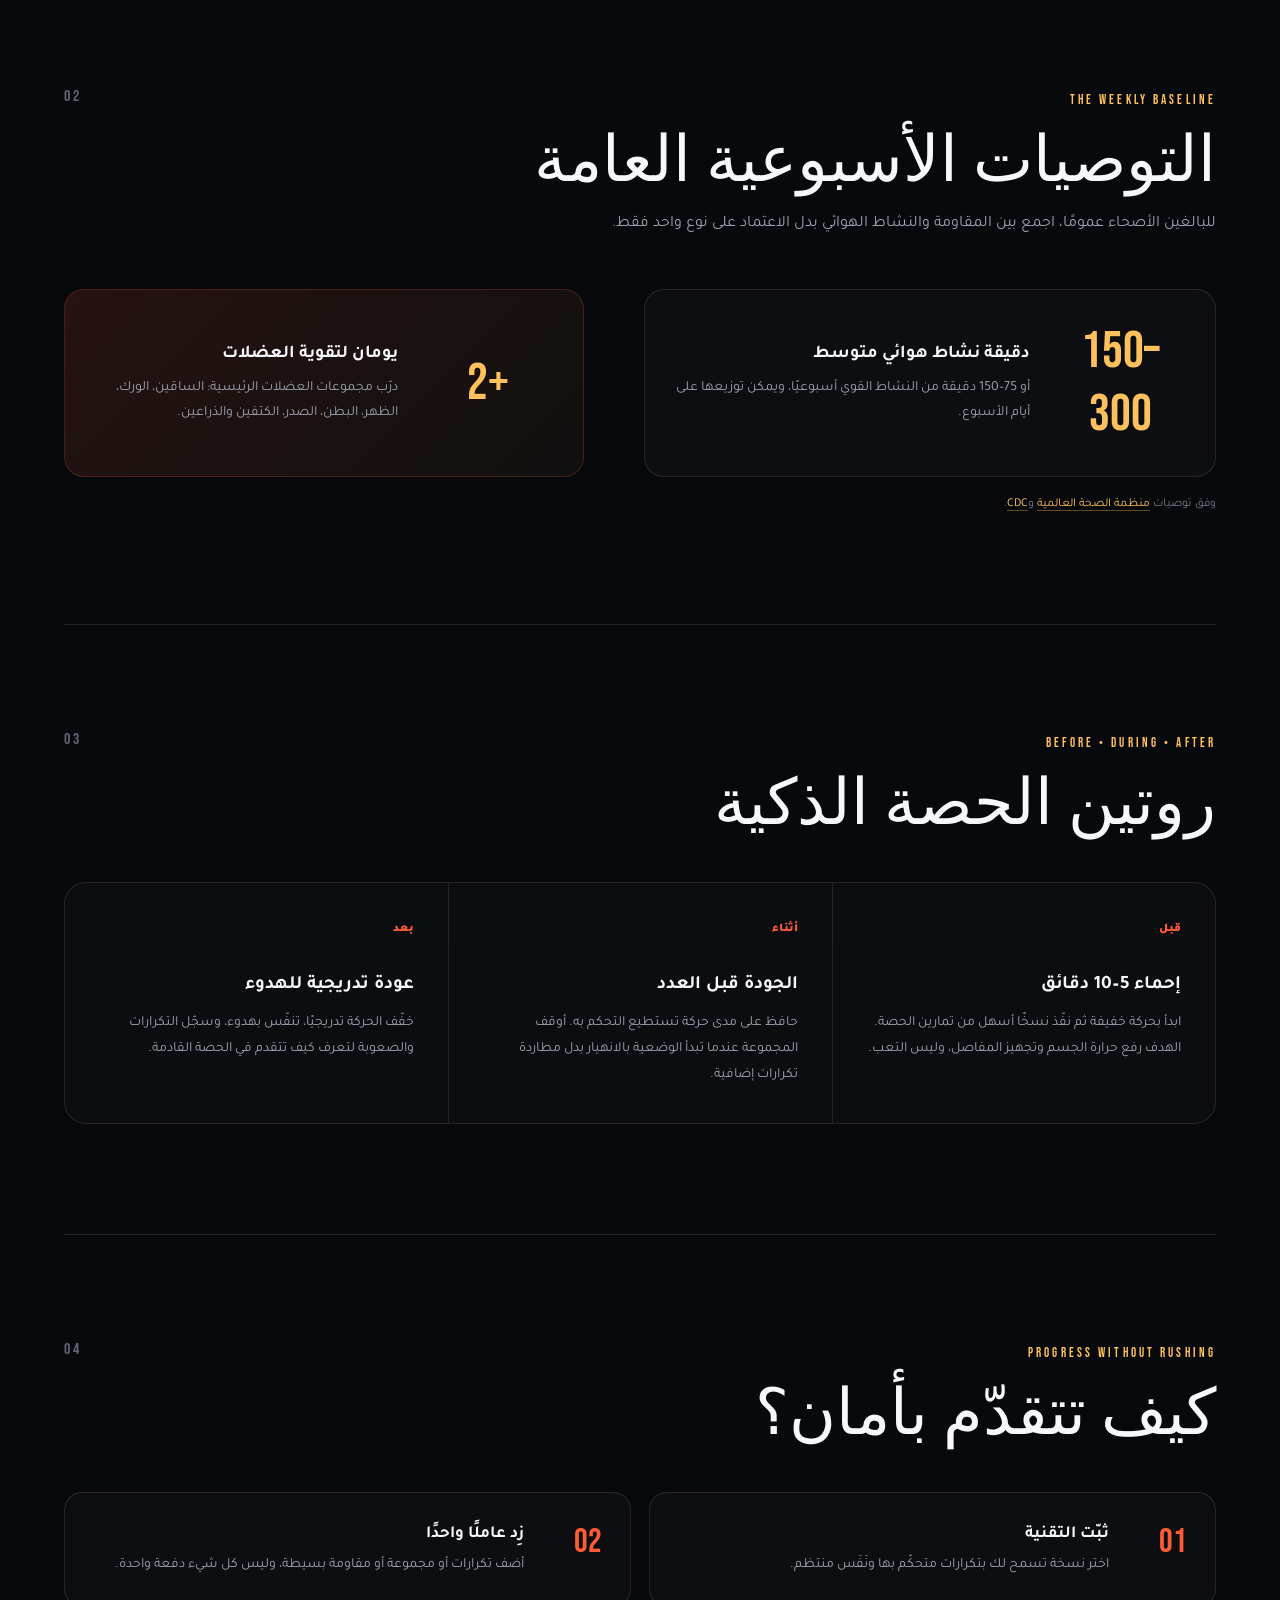
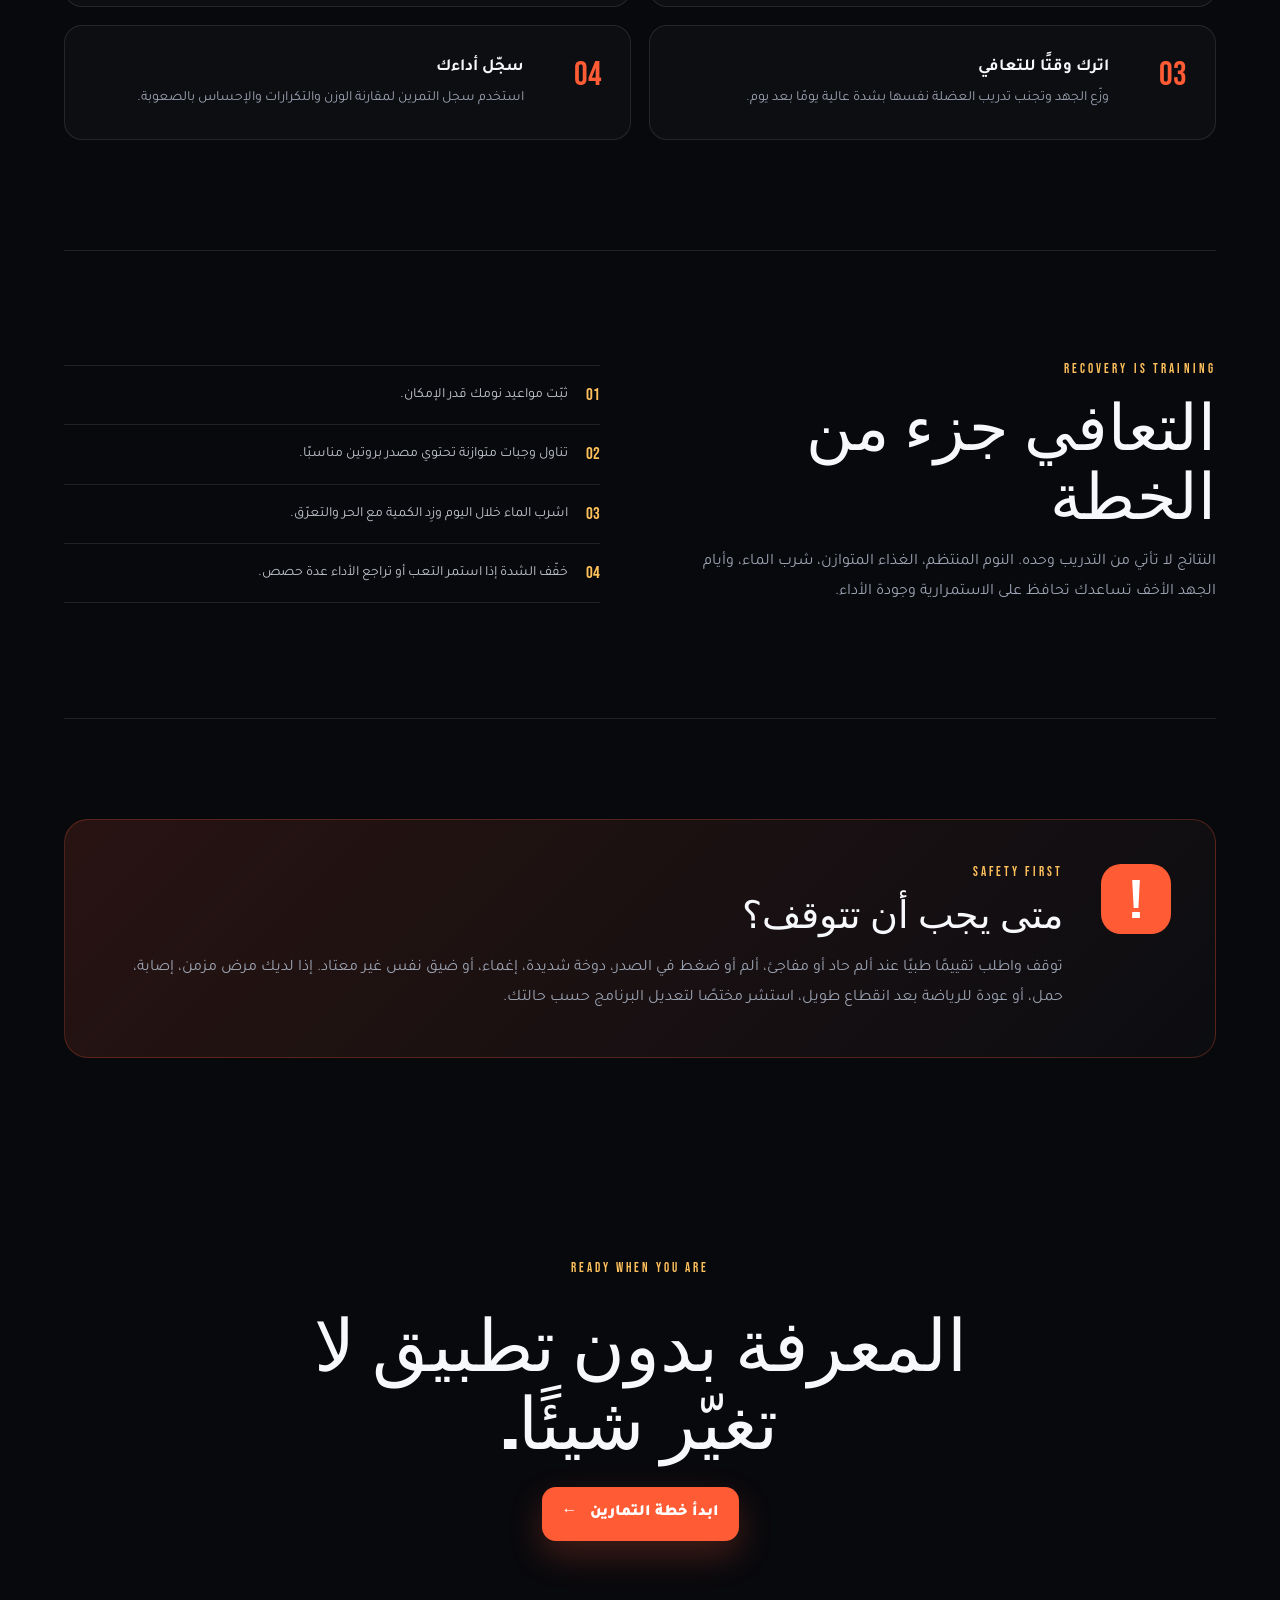
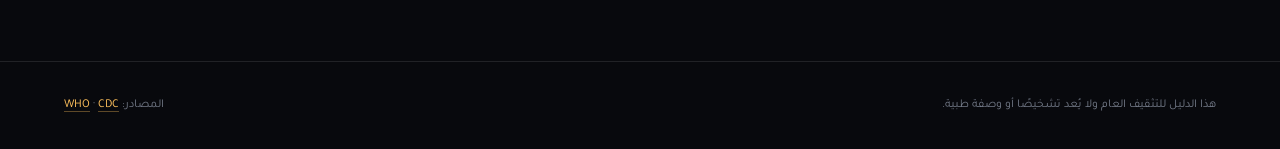
==== commit 390d4bca: "Add shared navigation and Supabase progress sync" ====
--- a/guide.html
+++ b/guide.html
@@ -11,12 +11,26 @@
   <link rel="stylesheet" href="style.css">
 </head>
 <body class="guide-page">
+  <header class="site-header">
+    <nav class="site-nav" aria-label="صفحات الموقع">
+      <a class="site-brand" href="index.html" aria-label="Workout Plan — الصفحة الرئيسية">
+        <span class="site-brand-mark" aria-hidden="true">W</span>
+        <span class="site-brand-copy"><strong>WORKOUT</strong><small>PLAN</small></span>
+      </a>
+      <div class="page-tabs" role="list">
+        <a class="page-tab" href="index.html" role="listitem">
+          <span class="page-tab-index">01</span>
+          <span>خطة التمارين</span>
+        </a>
+        <a class="page-tab is-active" href="guide.html" aria-current="page" role="listitem">
+          <span class="page-tab-index">02</span>
+          <span>الدليل والتوصيات</span>
+        </a>
+      </div>
+    </nav>
+  </header>
+
   <header class="guide-hero">
-    <nav class="guide-topbar" aria-label="التنقل الرئيسي">
-      <a class="back-link" href="index.html"><span aria-hidden="true">→</span> خطة التمارين</a>
-      <span class="guide-brand">WORKOUT / GUIDE</span>
-    </nav>
-
     <div class="guide-hero-content">
       <span class="guide-kicker">TRAIN SMARTER • MOVE BETTER</span>
       <h1>دليل تمرين<br><span>أذكى وأقوى</span></h1>
--- a/style.css
+++ b/style.css
@@ -28,6 +28,33 @@
   opacity:.025;pointer-events:none;z-index:1;mix-blend-mode:overlay;
 }
 
+/* Primary page navigation — add future pages as another .page-tab */
+.site-header{
+  position:sticky;top:0;z-index:60;height:74px;padding:0 5vw;
+  background:rgba(7,8,12,.88);border-bottom:1px solid var(--line);
+  backdrop-filter:blur(24px) saturate(160%);-webkit-backdrop-filter:blur(24px) saturate(160%);
+}
+.site-nav{height:100%;max-width:1500px;margin:auto;display:flex;align-items:center;justify-content:space-between;gap:28px}
+.site-brand{display:flex;align-items:center;gap:11px;color:var(--ink);text-decoration:none;flex-shrink:0;direction:ltr}
+.site-brand-mark{display:grid;place-items:center;width:38px;height:38px;border-radius:11px;background:var(--accent);color:#fff;font:400 23px/1 'Anton',sans-serif;box-shadow:0 8px 22px rgba(255,92,53,.25)}
+.site-brand-copy{display:flex;flex-direction:column;font-family:'Bebas Neue',sans-serif;line-height:.84;letter-spacing:.1em}
+.site-brand-copy strong{font-size:18px;font-weight:400}
+.site-brand-copy small{margin-top:5px;color:var(--ink-dim);font-size:10px;letter-spacing:.28em}
+.page-tabs{height:100%;display:flex;align-items:stretch;gap:4px;overflow-x:auto;scrollbar-width:none}
+.page-tabs::-webkit-scrollbar{display:none}
+.page-tab{position:relative;display:flex;align-items:center;gap:9px;padding:0 20px;color:var(--ink-dim);text-decoration:none;font-size:14px;font-weight:700;white-space:nowrap;transition:color .2s ease,background .2s ease}
+.page-tab::after{content:"";position:absolute;right:20px;bottom:0;left:20px;height:3px;border-radius:3px 3px 0 0;background:var(--accent);transform:scaleX(0);transition:transform .2s ease}
+.page-tab:hover{color:var(--ink);background:rgba(255,255,255,.035)}
+.page-tab.is-active{color:var(--ink)}
+.page-tab.is-active::after{transform:scaleX(1)}
+.page-tab-index{font:400 12px 'Bebas Neue',sans-serif;color:var(--accent);letter-spacing:.08em;direction:ltr}
+.page-tab:focus-visible,.site-brand:focus-visible{outline:3px solid rgba(255,193,92,.45);outline-offset:-3px}
+.sync-status{display:inline-flex;align-items:center;gap:7px;margin-inline-start:auto;color:var(--ink-dim);font-size:11px;font-weight:700;white-space:nowrap}
+.sync-status-dot{width:7px;height:7px;border-radius:50%;background:#ffb547;box-shadow:0 0 0 4px rgba(255,181,71,.1)}
+.sync-status[data-state="online"]{color:#8edfab}
+.sync-status[data-state="online"] .sync-status-dot{background:#5ddb87;box-shadow:0 0 0 4px rgba(93,219,135,.11)}
+.sync-status[data-state="offline"] .sync-status-dot{background:#ff6b4a;box-shadow:0 0 0 4px rgba(255,107,74,.11)}
+
 .hero{position:relative;padding:clamp(72px,9vw,132px) 6vw 78px;border-bottom:1px solid var(--line);overflow:hidden;isolation:isolate}
 .hero::after{content:"";position:absolute;width:420px;height:420px;left:-120px;top:-180px;border:1px solid rgba(255,255,255,.07);border-radius:50%;box-shadow:0 0 0 70px rgba(255,255,255,.018),0 0 0 140px rgba(255,255,255,.012);z-index:-1}
 .hero-grid{display:grid;grid-template-columns:minmax(0,1fr) auto;gap:64px;align-items:end;max-width:1500px;margin:auto}
@@ -54,7 +81,7 @@
 .hero-side{font-family:'Bebas Neue',sans-serif;writing-mode:vertical-rl;font-size:14px;letter-spacing:.3em;color:var(--ink-dim);align-self:start}
 
 .nav-days{
-  position:sticky;top:0;z-index:50;
+  position:sticky;top:74px;z-index:50;
   background:rgba(7,8,12,.72);backdrop-filter:blur(24px) saturate(150%);-webkit-backdrop-filter:blur(24px) saturate(150%);
   border-bottom:1px solid var(--line);padding:12px 5vw;
 }
@@ -70,7 +97,7 @@
 .day-pill.is-active{background:var(--ink);color:var(--bg);border-color:var(--ink);box-shadow:0 8px 28px rgba(0,0,0,.24)}
 .day-pill .pill-dot{width:10px;height:10px;border-radius:2px}
 
-.day-section{padding:96px max(5vw,calc((100vw - 1500px)/2));border-bottom:1px solid var(--line);position:relative;scroll-margin-top:76px}
+.day-section{padding:96px max(5vw,calc((100vw - 1500px)/2));border-bottom:1px solid var(--line);position:relative;scroll-margin-top:150px}
 .day-section::before{content:"";position:absolute;inset:0;pointer-events:none;background:linear-gradient(135deg,rgba(255,255,255,.018),transparent 34%)}
 .day-header{display:grid;grid-template-columns:auto 1fr auto;gap:34px;align-items:center;margin-bottom:54px}
 .day-num{font-family:'Anton',sans-serif;font-size:clamp(80px,12vw,180px);line-height:.85;letter-spacing:-.02em}
@@ -379,7 +406,16 @@
 
 @media (max-width:640px){
   html{scroll-padding-top:12px}
-  body{padding-bottom:76px}
+  body:not(.guide-page){padding-bottom:76px}
+  .site-header{height:64px;padding:0 12px}
+  .site-nav{gap:12px}
+  .site-brand-copy{display:none}
+  .site-brand-mark{width:36px;height:36px;border-radius:10px;font-size:21px}
+  .page-tabs{flex:1;justify-content:flex-end}
+  .page-tab{padding:0 11px;font-size:12px;gap:6px}
+  .page-tab::after{right:11px;left:11px}
+  .page-tab-index{display:none}
+  .sync-status{position:absolute;top:48px;right:14px;padding:3px 8px;border:1px solid var(--line);border-radius:20px;background:rgba(7,8,12,.9);font-size:9px}
   .hero{padding:42px 18px 34px}
   .hero-grid{grid-template-columns:1fr}
   .hero-side{display:none}
